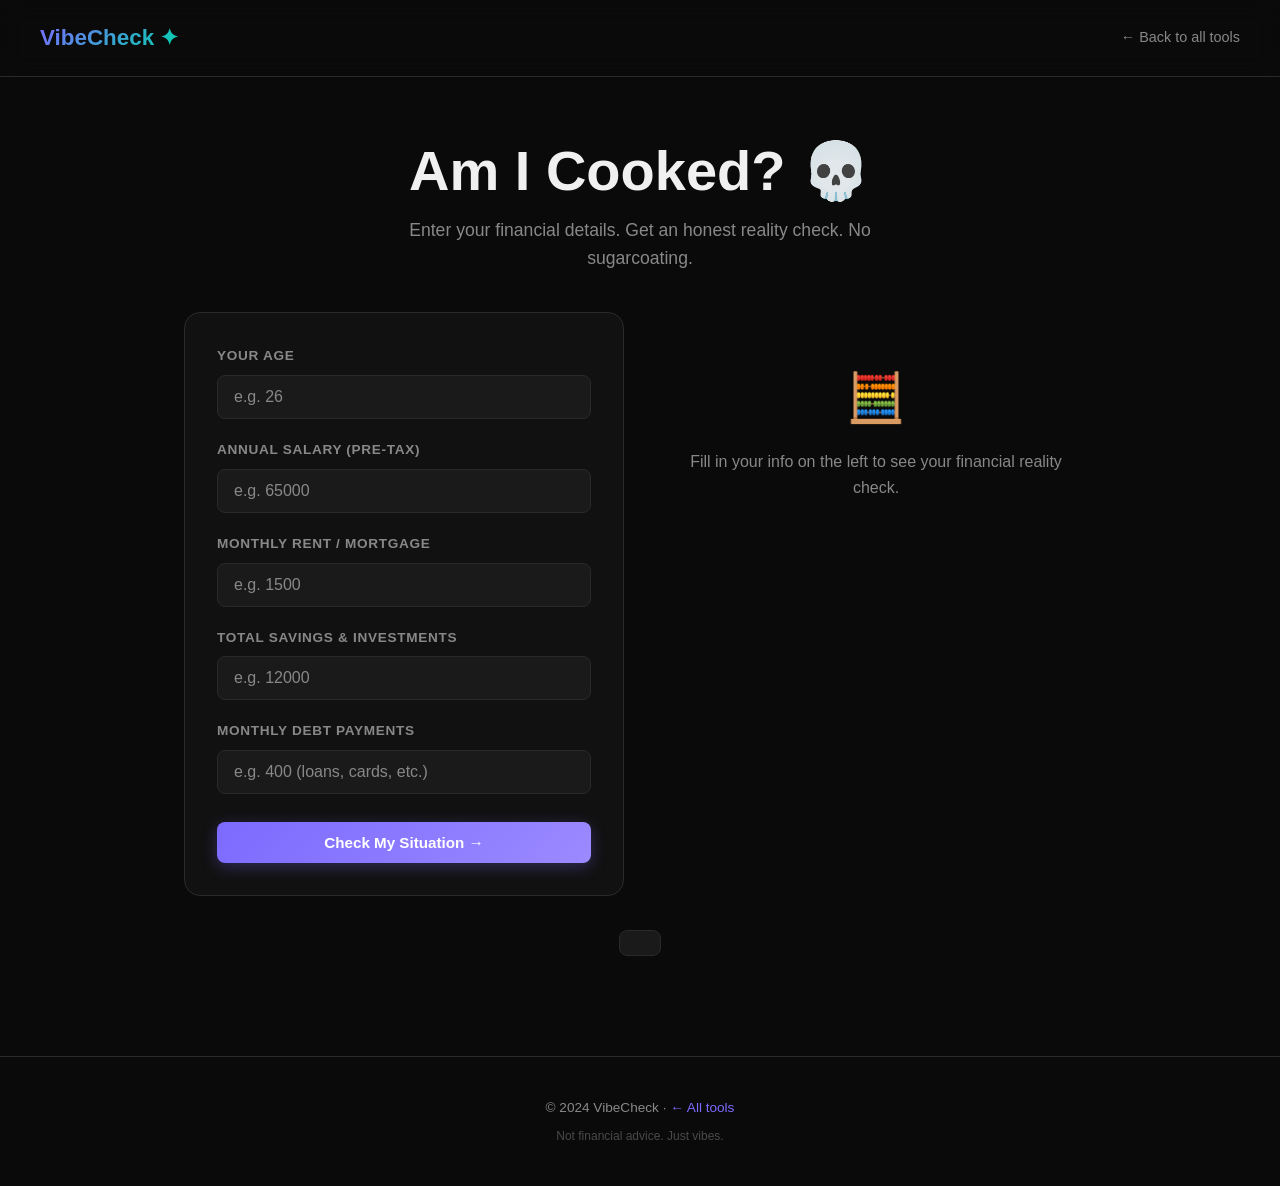
==== am-i-cooked/index.html @ 4facf66e "feat: viral tools site - am i cooked, what should i eat, life spent calculator, pickup line generato" ====
<!DOCTYPE html>
<html lang="en">
<head>
  <meta charset="UTF-8">
  <meta name="viewport" content="width=device-width, initial-scale=1.0">
  <title>Am I Cooked? — Financial Reality Check</title>
  <meta name="description" content="Enter your age, salary, savings, and rent. We'll tell you exactly how financially cooked you are.">
  <link rel="stylesheet" href="../style.css">
  <style>
    .tool-layout {
      display: grid;
      grid-template-columns: 1fr 1fr;
      gap: 32px;
      max-width: 960px;
      margin: 0 auto;
      padding: 0 24px 80px;
    }
    @media (max-width: 720px) {
      .tool-layout { grid-template-columns: 1fr; }
    }

    .form-panel {
      background: var(--bg2);
      border: 1px solid var(--border);
      border-radius: var(--radius);
      padding: 32px;
    }

    .result-panel {
      display: flex;
      flex-direction: column;
      gap: 20px;
    }

    /* Score ring */
    .score-display {
      text-align: center;
      padding: 32px 24px;
      background: var(--bg2);
      border: 1px solid var(--border);
      border-radius: var(--radius);
      position: relative;
      overflow: hidden;
    }
    .score-ring {
      width: 140px;
      height: 140px;
      margin: 0 auto 16px;
      position: relative;
    }
    .score-ring svg {
      width: 140px;
      height: 140px;
      transform: rotate(-90deg);
    }
    .score-ring .track {
      fill: none;
      stroke: var(--bg3);
      stroke-width: 10;
    }
    .score-ring .fill {
      fill: none;
      stroke-width: 10;
      stroke-linecap: round;
      transition: stroke-dashoffset 1s cubic-bezier(.4,0,.2,1), stroke 0.5s;
      stroke-dasharray: 376;
      stroke-dashoffset: 376;
    }
    .score-number {
      position: absolute;
      top: 50%;
      left: 50%;
      transform: translate(-50%, -50%);
      font-size: 2.2rem;
      font-weight: 900;
    }
    .score-tier {
      font-size: 1.5rem;
      font-weight: 800;
      margin-bottom: 4px;
    }
    .score-label {
      color: var(--text-muted);
      font-size: 0.9rem;
    }

    /* Metrics */
    .metrics-grid {
      display: grid;
      grid-template-columns: 1fr 1fr;
      gap: 12px;
    }
    .metric {
      background: var(--bg3);
      border: 1px solid var(--border);
      border-radius: var(--radius-sm);
      padding: 16px;
    }
    .metric-label {
      font-size: 0.75rem;
      color: var(--text-muted);
      text-transform: uppercase;
      letter-spacing: 0.05em;
      margin-bottom: 4px;
    }
    .metric-value {
      font-size: 1.3rem;
      font-weight: 700;
    }
    .metric-status {
      font-size: 0.75rem;
      margin-top: 2px;
    }
    .good { color: var(--success); }
    .warn { color: var(--warning); }
    .bad  { color: var(--danger); }

    /* Progress bar */
    .progress-bar {
      background: var(--bg3);
      border-radius: 999px;
      height: 8px;
      overflow: hidden;
      margin-top: 6px;
    }
    .progress-fill {
      height: 100%;
      border-radius: 999px;
      transition: width 0.8s ease;
    }

    /* Share card */
    .share-actions {
      display: flex;
      gap: 10px;
      flex-wrap: wrap;
    }

    .placeholder-section {
      background: var(--bg2);
      border: 1px dashed rgba(124,106,255,0.3);
      border-radius: var(--radius-sm);
      padding: 16px;
      font-size: 0.85rem;
      color: var(--text-muted);
    }
    .placeholder-section strong {
      display: block;
      color: var(--accent);
      margin-bottom: 8px;
      font-size: 0.8rem;
      text-transform: uppercase;
      letter-spacing: 0.05em;
    }
    .placeholder-links {
      display: flex;
      flex-direction: column;
      gap: 6px;
      margin-top: 8px;
    }
    .placeholder-link {
      display: flex;
      align-items: center;
      gap: 8px;
      padding: 8px 12px;
      background: var(--bg3);
      border-radius: var(--radius-sm);
      color: var(--text-muted);
      font-size: 0.8rem;
      text-decoration: none;
      border: 1px solid var(--border);
    }

    .empty-state {
      text-align: center;
      padding: 48px 24px;
      color: var(--text-muted);
    }
    .empty-state .emoji { font-size: 3rem; margin-bottom: 12px; }

    .toast {
      position: fixed;
      bottom: 24px;
      left: 50%;
      transform: translateX(-50%) translateY(80px);
      background: var(--bg3);
      border: 1px solid var(--border);
      border-radius: var(--radius-sm);
      padding: 12px 20px;
      font-size: 0.9rem;
      z-index: 1000;
      transition: transform 0.3s ease;
      white-space: nowrap;
    }
    .toast.show { transform: translateX(-50%) translateY(0); }
  </style>
</head>
<body>

<nav class="nav">
  <a href="../" class="nav-logo">VibeCheck ✦</a>
  <a href="../" class="nav-back">← Back to all tools</a>
</nav>

<div class="page-hero">
  <h1>Am I Cooked? 💀</h1>
  <p>Enter your financial details. Get an honest reality check. No sugarcoating.</p>
</div>

<div class="tool-layout">
  <!-- Left: Form -->
  <div class="form-panel">
    <div class="form-group">
      <label class="form-label">Your Age</label>
      <input type="number" id="age" class="input" placeholder="e.g. 26" min="16" max="80">
    </div>
    <div class="form-group">
      <label class="form-label">Annual Salary (pre-tax)</label>
      <input type="number" id="salary" class="input" placeholder="e.g. 65000" min="0">
    </div>
    <div class="form-group">
      <label class="form-label">Monthly Rent / Mortgage</label>
      <input type="number" id="rent" class="input" placeholder="e.g. 1500" min="0">
    </div>
    <div class="form-group">
      <label class="form-label">Total Savings &amp; Investments</label>
      <input type="number" id="savings" class="input" placeholder="e.g. 12000" min="0">
    </div>
    <div class="form-group">
      <label class="form-label">Monthly Debt Payments</label>
      <input type="number" id="debt" class="input" placeholder="e.g. 400 (loans, cards, etc.)" min="0">
    </div>
    <button class="btn btn-primary" style="width:100%;margin-top:8px" onclick="calculate()">
      Check My Situation →
    </button>
  </div>

  <!-- Right: Results -->
  <div class="result-panel" id="result-panel">
    <div class="empty-state">
      <div class="emoji">🧮</div>
      <p>Fill in your info on the left to see your financial reality check.</p>
    </div>
  </div>
</div>

<div id="toast" class="toast"></div>

<footer class="footer">
  <div class="container">
    <p>© 2024 VibeCheck · <a href="../">← All tools</a></p>
    <p class="mt-8" style="font-size:0.75rem;opacity:0.5">Not financial advice. Just vibes.</p>
  </div>
</footer>

<script>
// ─── Load from URL hash if present ───────────────────────────────────────────
window.addEventListener('load', () => {
  const hash = window.location.hash.slice(1);
  if (!hash) return;
  try {
    const data = JSON.parse(atob(hash));
    document.getElementById('age').value    = data.age    || '';
    document.getElementById('salary').value = data.salary || '';
    document.getElementById('rent').value   = data.rent   || '';
    document.getElementById('savings').value= data.savings|| '';
    document.getElementById('debt').value   = data.debt   || '';
    calculate();
  } catch(e) {}
});

function calculate() {
  const age    = +document.getElementById('age').value;
  const salary = +document.getElementById('salary').value;
  const rent   = +document.getElementById('rent').value;
  const savings= +document.getElementById('savings').value;
  const debt   = +document.getElementById('debt').value;

  if (!age || !salary) {
    showToast('Please enter at least your age and salary!');
    return;
  }

  const monthlyIncome = salary / 12;

  // ── Core metrics ──────────────────────────────────────────────────────────
  // 1. Savings rate (savings / annual income)
  const savingsRate = savings / salary;  // ratio
  // 2. Rent-to-income ratio
  const rentRatio   = rent / monthlyIncome;
  // 3. Debt-to-income ratio
  const debtRatio   = debt / monthlyIncome;
  // 4. Net worth benchmark (age * salary / 10 rule)
  const nwBenchmark = age * salary / 10;
  const nwRatio     = savings / nwBenchmark;  // 1.0 = on track

  // ── Score calculation (0-100) ─────────────────────────────────────────────
  let score = 50; // baseline

  // Savings rate scoring (max +25)
  // 0% = 0pts, 10% = 10pts, 20% = 20pts, 30%+ = 25pts
  const savingsPct  = savings / salary * 100;
  score += Math.min(25, savingsPct * 0.85);

  // Rent ratio scoring (max +25 for low, -20 for high)
  // ideal: <30%. 30-40% neutral. 40-50% bad. >50% very bad
  if (rentRatio <= 0.25)      score += 25;
  else if (rentRatio <= 0.30) score += 18;
  else if (rentRatio <= 0.40) score += 8;
  else if (rentRatio <= 0.50) score -= 10;
  else                        score -= 20;

  // Debt ratio (max +15, -20 for high debt)
  if (debtRatio === 0)        score += 15;
  else if (debtRatio <= 0.10) score += 10;
  else if (debtRatio <= 0.20) score += 0;
  else if (debtRatio <= 0.36) score -= 10;
  else                        score -= 20;

  // Net worth for age (max +15)
  if (nwRatio >= 1.5)         score += 15;
  else if (nwRatio >= 1.0)    score += 10;
  else if (nwRatio >= 0.5)    score += 4;
  else if (nwRatio >= 0.25)   score -= 5;
  else                        score -= 10;

  score = Math.max(0, Math.min(100, Math.round(score)));

  // ── Tier ─────────────────────────────────────────────────────────────────
  let tier, tierColor, emoji;
  if (score >= 90)      { tier = "You're Thriving";      emoji = "🔥"; tierColor = "#00d4aa"; }
  else if (score >= 70) { tier = "You're Doing Alright"; emoji = "👍"; tierColor = "#7c6aff"; }
  else if (score >= 50) { tier = "Kinda Cooked";         emoji = "😬"; tierColor = "#ffaa00"; }
  else if (score >= 30) { tier = "Pretty Cooked";        emoji = "🫠"; tierColor = "#ff7744"; }
  else                  { tier = "Fully Cooked";         emoji = "💀"; tierColor = "#ff4d4d"; }

  // ── Helpers ───────────────────────────────────────────────────────────────
  const pct  = v => (v * 100).toFixed(1) + '%';
  const usd  = v => '$' + Math.round(v).toLocaleString();
  const statusClass = (good, ok) =>
    (good ? 'good' : (ok ? 'warn' : 'bad'));

  // status text helpers
  const rentStatus  = rentRatio <= 0.30 ? ['✓ Healthy',    'good'] :
                      rentRatio <= 0.40 ? ['⚠ A bit high', 'warn'] :
                                          ['✗ Too high',   'bad' ];
  const debtStatus  = debtRatio === 0   ? ['✓ Debt free!', 'good'] :
                      debtRatio <= 0.20 ? ['✓ Manageable', 'good'] :
                      debtRatio <= 0.36 ? ['⚠ Watch it',   'warn'] :
                                          ['✗ Danger zone','bad' ];
  const nwStatus    = nwRatio >= 1.0    ? ['✓ On track',   'good'] :
                      nwRatio >= 0.5    ? ['⚠ Behind',     'warn'] :
                                          ['✗ Way behind', 'bad' ];
  const saveStatus  = savingsPct >= 20  ? ['✓ Solid',      'good'] :
                      savingsPct >= 10  ? ['⚠ Could more', 'warn'] :
                                          ['✗ Save more',  'bad' ];

  // circumference for SVG ring = 2πr = 2 * π * 60 ≈ 376.99
  const CIRCUM = 376.99;
  const offset = CIRCUM - (score / 100) * CIRCUM;

  document.getElementById('result-panel').innerHTML = `
    <!-- Score ring -->
    <div class="score-display fade-in">
      <div class="score-ring">
        <svg viewBox="0 0 140 140">
          <circle class="track" cx="70" cy="70" r="60"/>
          <circle class="fill" id="ring-fill" cx="70" cy="70" r="60"
            style="stroke:${tierColor}; stroke-dashoffset:${CIRCUM}"/>
        </svg>
        <div class="score-number" style="color:${tierColor}">${score}</div>
      </div>
      <div class="score-tier">${emoji} ${tier}</div>
      <div class="score-label">out of 100 · Financial Reality Score</div>
    </div>

    <!-- Metrics grid -->
    <div class="metrics-grid fade-in" style="animation-delay:0.1s">
      <div class="metric">
        <div class="metric-label">Rent-to-Income</div>
        <div class="metric-value">${pct(rentRatio)}</div>
        <div class="metric-status ${rentStatus[1]}">${rentStatus[0]}</div>
        <div class="progress-bar"><div class="progress-fill" style="width:${Math.min(100,rentRatio*100*2)}%;background:${rentRatio<=0.30?'var(--success)':rentRatio<=0.40?'var(--warning)':'var(--danger)'}"></div></div>
      </div>
      <div class="metric">
        <div class="metric-label">Debt-to-Income</div>
        <div class="metric-value">${pct(debtRatio)}</div>
        <div class="metric-status ${debtStatus[1]}">${debtStatus[0]}</div>
        <div class="progress-bar"><div class="progress-fill" style="width:${Math.min(100,debtRatio*200)}%;background:${debtRatio<=0.10?'var(--success)':debtRatio<=0.36?'var(--warning)':'var(--danger)'}"></div></div>
      </div>
      <div class="metric">
        <div class="metric-label">Savings vs Benchmark</div>
        <div class="metric-value">${usd(savings)}</div>
        <div class="metric-status ${nwStatus[1]}">${nwStatus[0]} · target ${usd(nwBenchmark)}</div>
        <div class="progress-bar"><div class="progress-fill" style="width:${Math.min(100,nwRatio*100)}%;background:${nwRatio>=1?'var(--success)':nwRatio>=0.5?'var(--warning)':'var(--danger)'}"></div></div>
      </div>
      <div class="metric">
        <div class="metric-label">Savings Rate</div>
        <div class="metric-value">${savingsPct.toFixed(1)}%</div>
        <div class="metric-status ${saveStatus[1]}">${saveStatus[0]}</div>
        <div class="progress-bar"><div class="progress-fill" style="width:${Math.min(100,savingsPct*3.33)}%;background:${savingsPct>=20?'var(--success)':savingsPct>=10?'var(--warning)':'var(--danger)'}"></div></div>
      </div>
    </div>

    <!-- Share card -->
    <div class="share-card fade-in" style="animation-delay:0.2s">
      <div style="font-size:2rem;margin-bottom:8px">${emoji}</div>
      <div style="font-size:1.2rem;font-weight:800;margin-bottom:4px">${tier}</div>
      <div style="color:var(--text-muted);font-size:0.85rem;margin-bottom:16px">
        Score: <strong style="color:${tierColor}">${score}/100</strong> ·
        Rent ${pct(rentRatio)} · Debt ${pct(debtRatio)} ·
        Savings ${usd(savings)}
      </div>
      <div class="share-actions" style="justify-content:center">
        <button class="btn btn-secondary" onclick="shareTwitter()">𝕏 Share result</button>
        <button class="btn btn-ghost" onclick="copyLink()">🔗 Copy link</button>
      </div>
    </div>

    <!-- Affiliate placeholder -->
    <div class="placeholder-section fade-in" style="animation-delay:0.3s">
      <strong>💡 Improve your score</strong>
      <div style="margin-bottom:6px;font-size:0.8rem">Sponsored suggestions — affiliate links go here</div>
      <div class="placeholder-links">
        <a href="#" class="placeholder-link">📊 [Budgeting App] — Track spending automatically · affiliate link</a>
        <a href="#" class="placeholder-link">🏦 [High-Yield Savings] — Earn 5%+ APY · affiliate link</a>
        <a href="#" class="placeholder-link">📈 [Investing App] — Start with $1 · affiliate link</a>
      </div>
    </div>
  `;

  // Animate the ring
  setTimeout(() => {
    const fill = document.getElementById('ring-fill');
    if (fill) fill.style.strokeDashoffset = offset;
  }, 100);
}

function getShareData() {
  const age    = +document.getElementById('age').value;
  const salary = +document.getElementById('salary').value;
  const rent   = +document.getElementById('rent').value;
  const savings= +document.getElementById('savings').value;
  const debt   = +document.getElementById('debt').value;
  return btoa(JSON.stringify({ age, salary, rent, savings, debt }));
}

function shareTwitter() {
  const panel = document.getElementById('result-panel');
  const tier  = panel.querySelector('.score-tier')?.textContent || '';
  const score = panel.querySelector('.score-number')?.textContent || '';
  const hash  = getShareData();
  const url   = encodeURIComponent(`${window.location.origin}${window.location.pathname}#${hash}`);
  const text  = encodeURIComponent(`I just checked my finances and got "${tier}" (${score}/100) 💀\n\nFind out if YOU are cooked 👇`);
  window.open(`https://twitter.com/intent/tweet?text=${text}&url=${url}`, '_blank');
}

function copyLink() {
  const hash = getShareData();
  const url  = `${window.location.origin}${window.location.pathname}#${hash}`;
  navigator.clipboard.writeText(url).then(() => showToast('Link copied! 🔗'));
  window.location.hash = hash;
}

function showToast(msg) {
  const t = document.getElementById('toast');
  t.textContent = msg;
  t.classList.add('show');
  setTimeout(() => t.classList.remove('show'), 2800);
}
</script>

</body>
</html>
---- style.css ----
/* ============================================
   VibeCheck — Shared Styles
   Dark theme, Gen Z aesthetic
============================================ */

*, *::before, *::after {
  box-sizing: border-box;
  margin: 0;
  padding: 0;
}

:root {
  --bg: #0a0a0a;
  --bg2: #111111;
  --bg3: #1a1a1a;
  --border: #2a2a2a;
  --text: #f0f0f0;
  --text-muted: #888;
  --accent: #7c6aff;
  --accent2: #00d4aa;
  --accent-glow: rgba(124, 106, 255, 0.3);
  --danger: #ff4d4d;
  --warning: #ffaa00;
  --success: #00d4aa;
  --radius: 16px;
  --radius-sm: 8px;
  --shadow: 0 4px 24px rgba(0,0,0,0.4);
  --shadow-glow: 0 0 40px rgba(124, 106, 255, 0.15);
  --font: 'Inter', -apple-system, BlinkMacSystemFont, 'Segoe UI', sans-serif;
}

html { scroll-behavior: smooth; }

body {
  font-family: var(--font);
  background: var(--bg);
  color: var(--text);
  min-height: 100vh;
  line-height: 1.6;
  -webkit-font-smoothing: antialiased;
}

/* ---- Typography ---- */
h1, h2, h3, h4 { line-height: 1.2; font-weight: 700; }

.gradient-text {
  background: linear-gradient(135deg, var(--accent), var(--accent2));
  -webkit-background-clip: text;
  -webkit-text-fill-color: transparent;
  background-clip: text;
}

/* ---- Nav ---- */
.nav {
  display: flex;
  align-items: center;
  justify-content: space-between;
  padding: 20px 40px;
  border-bottom: 1px solid var(--border);
  background: rgba(10,10,10,0.9);
  backdrop-filter: blur(12px);
  position: sticky;
  top: 0;
  z-index: 100;
}

.nav-logo {
  font-size: 1.4rem;
  font-weight: 800;
  text-decoration: none;
  background: linear-gradient(135deg, var(--accent), var(--accent2));
  -webkit-background-clip: text;
  -webkit-text-fill-color: transparent;
  background-clip: text;
}

.nav-back {
  color: var(--text-muted);
  text-decoration: none;
  font-size: 0.9rem;
  display: flex;
  align-items: center;
  gap: 6px;
  transition: color 0.2s;
}

.nav-back:hover { color: var(--accent); }

/* ---- Buttons ---- */
.btn {
  display: inline-flex;
  align-items: center;
  justify-content: center;
  gap: 8px;
  padding: 12px 24px;
  border-radius: var(--radius-sm);
  font-size: 0.95rem;
  font-weight: 600;
  cursor: pointer;
  border: none;
  transition: all 0.2s;
  text-decoration: none;
  font-family: var(--font);
}

.btn-primary {
  background: linear-gradient(135deg, var(--accent), #9b8aff);
  color: white;
  box-shadow: 0 4px 16px rgba(124,106,255,0.3);
}
.btn-primary:hover {
  transform: translateY(-2px);
  box-shadow: 0 6px 24px rgba(124,106,255,0.5);
}

.btn-secondary {
  background: var(--bg3);
  color: var(--text);
  border: 1px solid var(--border);
}
.btn-secondary:hover {
  background: var(--border);
  transform: translateY(-1px);
}

.btn-teal {
  background: linear-gradient(135deg, var(--accent2), #00a884);
  color: #000;
  font-weight: 700;
  box-shadow: 0 4px 16px rgba(0,212,170,0.3);
}
.btn-teal:hover {
  transform: translateY(-2px);
  box-shadow: 0 6px 24px rgba(0,212,170,0.5);
}

.btn-ghost {
  background: transparent;
  color: var(--text-muted);
  border: 1px solid var(--border);
}
.btn-ghost:hover {
  color: var(--text);
  border-color: var(--accent);
}

.btn:active { transform: scale(0.97); }
.btn:disabled { opacity: 0.5; cursor: not-allowed; transform: none; }

/* ---- Cards ---- */
.card {
  background: var(--bg2);
  border: 1px solid var(--border);
  border-radius: var(--radius);
  padding: 24px;
  transition: all 0.2s;
}

.card:hover {
  border-color: var(--accent);
  box-shadow: var(--shadow-glow);
  transform: translateY(-3px);
}

/* ---- Form elements ---- */
.input, .select {
  width: 100%;
  padding: 12px 16px;
  background: var(--bg3);
  border: 1px solid var(--border);
  border-radius: var(--radius-sm);
  color: var(--text);
  font-size: 1rem;
  font-family: var(--font);
  transition: border-color 0.2s;
  outline: none;
}

.input:focus, .select:focus {
  border-color: var(--accent);
  box-shadow: 0 0 0 3px rgba(124,106,255,0.15);
}

.input::placeholder { color: var(--text-muted); }
.select option { background: var(--bg3); }

.form-group { margin-bottom: 20px; }
.form-label {
  display: block;
  font-size: 0.85rem;
  font-weight: 600;
  color: var(--text-muted);
  margin-bottom: 8px;
  text-transform: uppercase;
  letter-spacing: 0.05em;
}

/* ---- Chip toggles ---- */
.chip-group {
  display: flex;
  flex-wrap: wrap;
  gap: 8px;
}

.chip {
  padding: 8px 16px;
  border-radius: 999px;
  border: 1px solid var(--border);
  background: var(--bg3);
  color: var(--text-muted);
  font-size: 0.85rem;
  cursor: pointer;
  transition: all 0.2s;
  font-family: var(--font);
  font-weight: 500;
}

.chip:hover { border-color: var(--accent); color: var(--text); }
.chip.active {
  background: linear-gradient(135deg, var(--accent), #9b8aff);
  border-color: transparent;
  color: white;
  box-shadow: 0 2px 8px rgba(124,106,255,0.4);
}

/* ---- Utility ---- */
.container {
  max-width: 960px;
  margin: 0 auto;
  padding: 0 24px;
}

.container-sm {
  max-width: 640px;
  margin: 0 auto;
  padding: 0 24px;
}

.text-center { text-align: center; }
.text-muted { color: var(--text-muted); }
.mt-8 { margin-top: 8px; }
.mt-16 { margin-top: 16px; }
.mt-24 { margin-top: 24px; }
.mt-32 { margin-top: 32px; }
.mt-48 { margin-top: 48px; }
.gap-16 { gap: 16px; }

.badge {
  display: inline-block;
  padding: 4px 10px;
  border-radius: 999px;
  font-size: 0.75rem;
  font-weight: 700;
  text-transform: uppercase;
  letter-spacing: 0.05em;
}

.badge-purple { background: rgba(124,106,255,0.2); color: var(--accent); }
.badge-teal { background: rgba(0,212,170,0.15); color: var(--accent2); }

/* ---- Share card ---- */
.share-card {
  background: linear-gradient(135deg, #1a1530 0%, #0d1f1a 100%);
  border: 1px solid var(--border);
  border-radius: var(--radius);
  padding: 32px;
  text-align: center;
  position: relative;
  overflow: hidden;
}

.share-card::before {
  content: '';
  position: absolute;
  top: -50%;
  left: -50%;
  width: 200%;
  height: 200%;
  background: radial-gradient(ellipse at center, rgba(124,106,255,0.08) 0%, transparent 60%);
  pointer-events: none;
}

/* ---- Page hero ---- */
.page-hero {
  padding: 60px 24px 40px;
  text-align: center;
}

.page-hero h1 {
  font-size: clamp(2rem, 5vw, 3.5rem);
  margin-bottom: 12px;
}

.page-hero p {
  color: var(--text-muted);
  font-size: 1.1rem;
  max-width: 500px;
  margin: 0 auto;
}

/* ---- Footer ---- */
.footer {
  border-top: 1px solid var(--border);
  padding: 40px 24px;
  text-align: center;
  color: var(--text-muted);
  font-size: 0.85rem;
  margin-top: 80px;
}

.footer a { color: var(--accent); text-decoration: none; }
.footer a:hover { text-decoration: underline; }

/* ---- Animations ---- */
@keyframes fadeIn {
  from { opacity: 0; transform: translateY(16px); }
  to   { opacity: 1; transform: translateY(0); }
}

@keyframes pulse {
  0%, 100% { box-shadow: 0 0 0 0 rgba(124,106,255,0.4); }
  50%       { box-shadow: 0 0 0 12px rgba(124,106,255,0); }
}

@keyframes spin {
  to { transform: rotate(360deg); }
}

.fade-in { animation: fadeIn 0.4s ease both; }

/* ---- Mobile ---- */
@media (max-width: 600px) {
  .nav { padding: 16px 20px; }
  .page-hero { padding: 40px 20px 24px; }
  .share-card { padding: 24px 20px; }
}
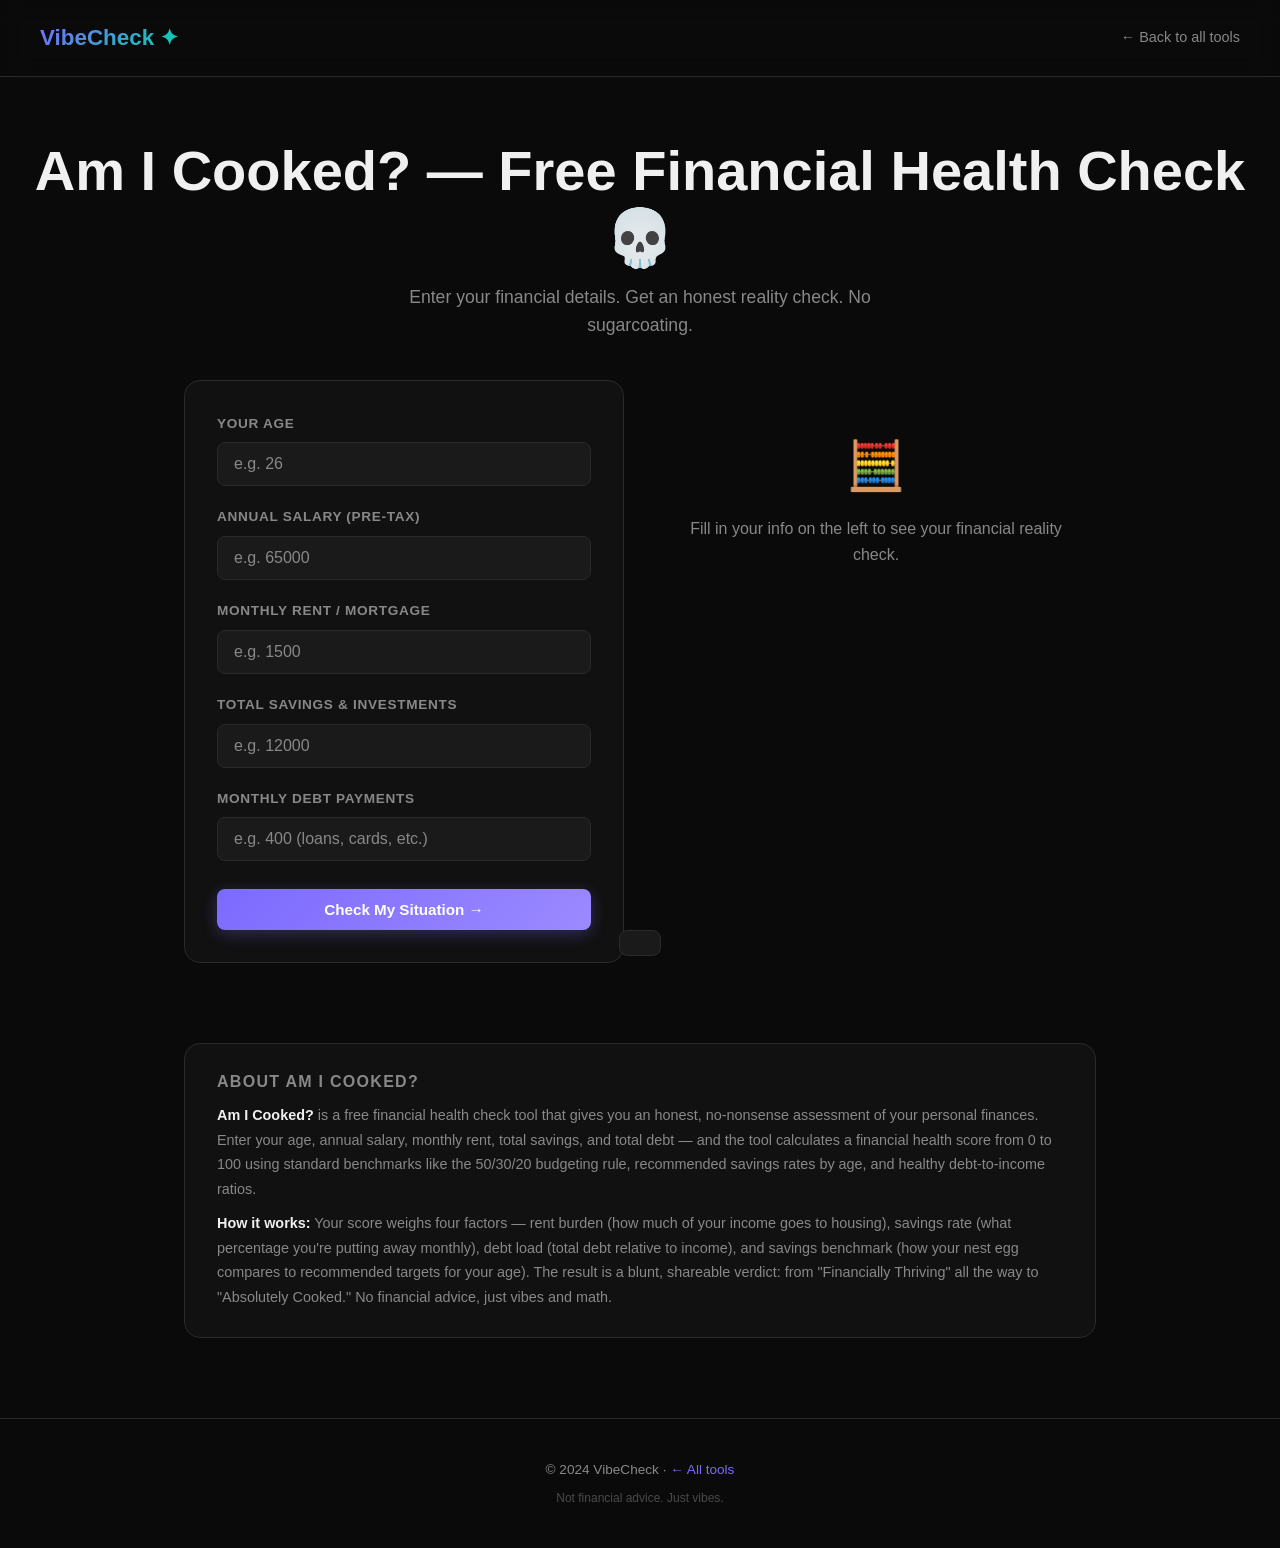
==== commit a2fcf9cc: "feat: SEO, AEO, structured data, share buttons, sitemap for all tools - Full meta tags (og, twitter," ====
--- a/am-i-cooked/index.html
+++ b/am-i-cooked/index.html
@@ -3,9 +3,68 @@
 <head>
   <meta charset="UTF-8">
   <meta name="viewport" content="width=device-width, initial-scale=1.0">
-  <title>Am I Cooked? — Financial Reality Check</title>
-  <meta name="description" content="Enter your age, salary, savings, and rent. We'll tell you exactly how financially cooked you are.">
+  <title>Am I Cooked? — Free Financial Health Check Tool</title>
+  <meta name="description" content="Enter your age, salary, savings & rent. Get an instant financial health score and find out exactly how cooked you are — with receipts. Free & private.">
+  <meta property="og:title" content="Am I Cooked? — Free Financial Health Check">
+  <meta property="og:description" content="Enter your age, salary, savings & rent. Get an instant financial health score and find out exactly how cooked you are. Free & private.">
+  <meta property="og:image" content="https://vibecheck.tools/og-am-i-cooked.png">
+  <meta property="og:url" content="https://vibecheck.tools/am-i-cooked/">
+  <meta property="og:type" content="website">
+  <meta name="twitter:card" content="summary_large_image">
+  <meta name="twitter:title" content="Am I Cooked? — Free Financial Health Check">
+  <meta name="twitter:description" content="Enter your age, salary, savings & rent. Get your financial health score instantly. Free & private.">
+  <link rel="canonical" href="https://vibecheck.tools/am-i-cooked/">
   <link rel="stylesheet" href="../style.css">
+  <script type="application/ld+json">
+  [
+    {
+      "@context": "https://schema.org",
+      "@type": "WebApplication",
+      "name": "Am I Cooked?",
+      "description": "A free financial health check tool that calculates your personal finance score based on your age, salary, savings, rent, and debt — then tells you exactly how financially cooked you are.",
+      "url": "https://vibecheck.tools/am-i-cooked/",
+      "applicationCategory": "FinanceApplication",
+      "operatingSystem": "Any",
+      "offers": { "@type": "Offer", "price": "0", "priceCurrency": "USD" },
+      "featureList": ["Financial health score 0–100", "Rent-to-income ratio analysis", "Savings rate benchmark", "Debt load assessment", "Shareable results"],
+      "provider": { "@type": "Organization", "name": "VibeCheck", "url": "https://vibecheck.tools" }
+    },
+    {
+      "@context": "https://schema.org",
+      "@type": "BreadcrumbList",
+      "itemListElement": [
+        { "@type": "ListItem", "position": 1, "name": "Home", "item": "https://vibecheck.tools/" },
+        { "@type": "ListItem", "position": 2, "name": "Am I Cooked?", "item": "https://vibecheck.tools/am-i-cooked/" }
+      ]
+    },
+    {
+      "@context": "https://schema.org",
+      "@type": "FAQPage",
+      "mainEntity": [
+        {
+          "@type": "Question",
+          "name": "What does 'Am I Cooked' mean financially?",
+          "acceptedAnswer": { "@type": "Answer", "text": "'Am I Cooked?' is slang for being in a bad financial situation. The tool gives you a blunt, honest assessment of your financial health based on standard personal finance benchmarks like the 50/30/20 rule, savings rate, and debt-to-income ratio." }
+        },
+        {
+          "@type": "Question",
+          "name": "How is my financial score calculated?",
+          "acceptedAnswer": { "@type": "Answer", "text": "Your score (0–100) is calculated from four factors: your rent-to-income ratio (ideally under 30%), your monthly savings rate (ideally 20%+), your debt-to-income ratio, and how your savings compare to benchmarks for your age. Each factor contributes to a weighted overall score." }
+        },
+        {
+          "@type": "Question",
+          "name": "Is my financial data saved?",
+          "acceptedAnswer": { "@type": "Answer", "text": "No. All calculations happen entirely in your browser. No data is sent to any server, stored in a database, or shared with anyone. Your financial information never leaves your device." }
+        },
+        {
+          "@type": "Question",
+          "name": "What's a good financial health score?",
+          "acceptedAnswer": { "@type": "Answer", "text": "Scores of 80–100 are Financially Thriving, 60–79 are Doing Alright, 40–59 are Getting Cooked, 20–39 are Very Cooked, and 0–19 means you're Absolutely Cooked. The national average tends to fall in the 40–60 range for most adults under 35." }
+        }
+      ]
+    }
+  ]
+  </script>
   <style>
     .tool-layout {
       display: grid;
@@ -203,7 +262,7 @@
 </nav>
 
 <div class="page-hero">
-  <h1>Am I Cooked? 💀</h1>
+  <h1>Am I Cooked? — Free Financial Health Check 💀</h1>
   <p>Enter your financial details. Get an honest reality check. No sugarcoating.</p>
 </div>
 
@@ -245,6 +304,18 @@
 </div>
 
 <div id="toast" class="toast"></div>
+
+<article class="about-tool" style="max-width:960px;margin:0 auto 48px;padding:0 24px;">
+  <section style="background:var(--bg2);border:1px solid var(--border);border-radius:var(--radius);padding:28px 32px;">
+    <h2 style="font-size:1rem;font-weight:700;margin-bottom:12px;color:var(--text-muted);text-transform:uppercase;letter-spacing:0.08em;">About Am I Cooked?</h2>
+    <p style="color:var(--text-muted);font-size:0.9rem;line-height:1.7;margin-bottom:10px;">
+      <strong style="color:var(--text);">Am I Cooked?</strong> is a free financial health check tool that gives you an honest, no-nonsense assessment of your personal finances. Enter your age, annual salary, monthly rent, total savings, and total debt — and the tool calculates a financial health score from 0 to 100 using standard benchmarks like the 50/30/20 budgeting rule, recommended savings rates by age, and healthy debt-to-income ratios.
+    </p>
+    <p style="color:var(--text-muted);font-size:0.9rem;line-height:1.7;">
+      <strong style="color:var(--text);">How it works:</strong> Your score weighs four factors — rent burden (how much of your income goes to housing), savings rate (what percentage you're putting away monthly), debt load (total debt relative to income), and savings benchmark (how your nest egg compares to recommended targets for your age). The result is a blunt, shareable verdict: from "Financially Thriving" all the way to "Absolutely Cooked." No financial advice, just vibes and math.
+    </p>
+  </section>
+</article>
 
 <footer class="footer">
   <div class="container">
@@ -413,6 +484,8 @@
       </div>
       <div class="share-actions" style="justify-content:center">
         <button class="btn btn-secondary" onclick="shareTwitter()">𝕏 Share result</button>
+        <button class="btn btn-ghost" onclick="shareReddit()">Reddit</button>
+        <button class="btn btn-ghost" onclick="shareWhatsApp()">WhatsApp</button>
         <button class="btn btn-ghost" onclick="copyLink()">🔗 Copy link</button>
       </div>
     </div>
@@ -462,6 +535,26 @@
   window.location.hash = hash;
 }
 
+function shareReddit() {
+  const panel = document.getElementById('result-panel');
+  const tier  = panel.querySelector('.score-tier')?.textContent || 'financially cooked';
+  const score = panel.querySelector('.score-number')?.textContent || '?';
+  const hash  = getShareData();
+  const url   = encodeURIComponent(`${window.location.origin}${window.location.pathname}#${hash}`);
+  const title = encodeURIComponent(`I just checked my finances and got "${tier}" (${score}/100) 💀 — Am I Cooked?`);
+  window.open(`https://www.reddit.com/submit?url=${url}&title=${title}`, '_blank');
+}
+
+function shareWhatsApp() {
+  const panel = document.getElementById('result-panel');
+  const tier  = panel.querySelector('.score-tier')?.textContent || 'financially cooked';
+  const score = panel.querySelector('.score-number')?.textContent || '?';
+  const hash  = getShareData();
+  const url   = `${window.location.origin}${window.location.pathname}#${hash}`;
+  const text  = encodeURIComponent(`I just got "${tier}" (${score}/100) on this financial reality check 💀\n\nFind out if YOU are cooked 👇\n${url}`);
+  window.open(`https://wa.me/?text=${text}`, '_blank');
+}
+
 function showToast(msg) {
   const t = document.getElementById('toast');
   t.textContent = msg;
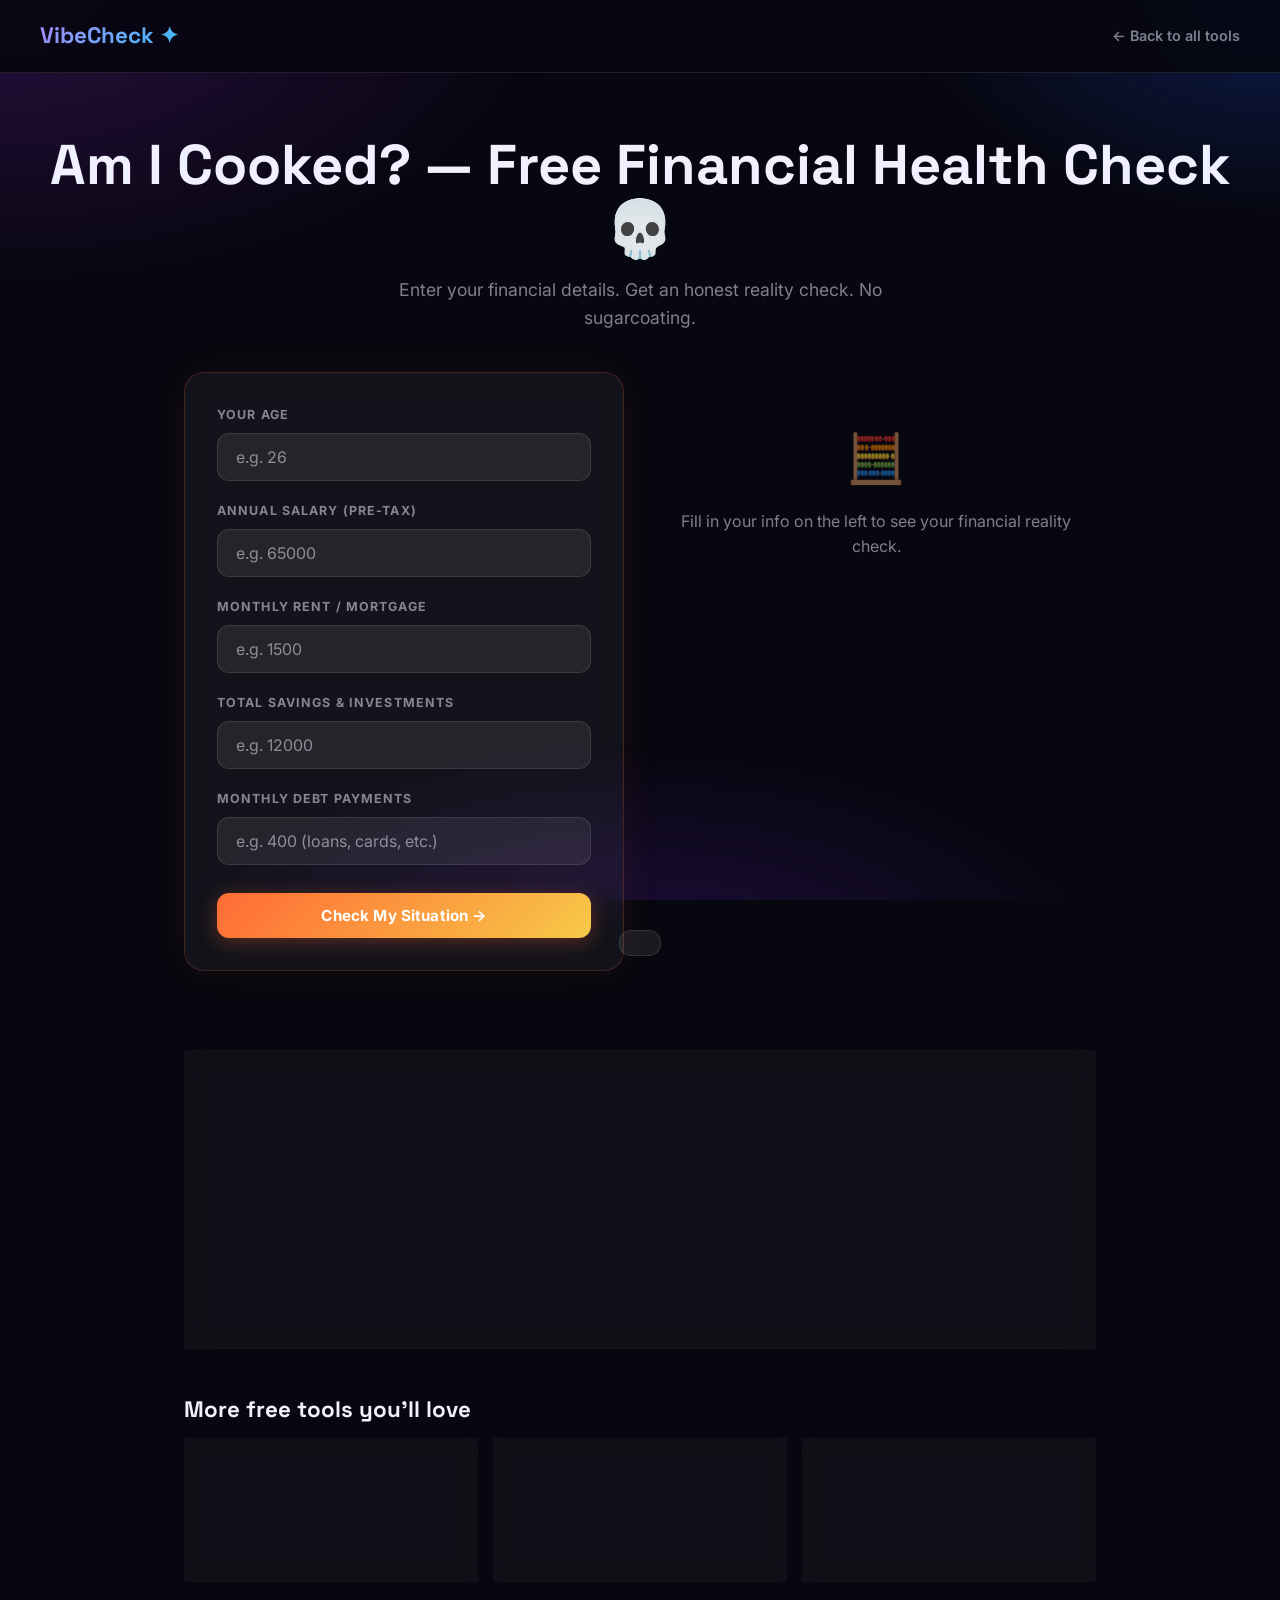
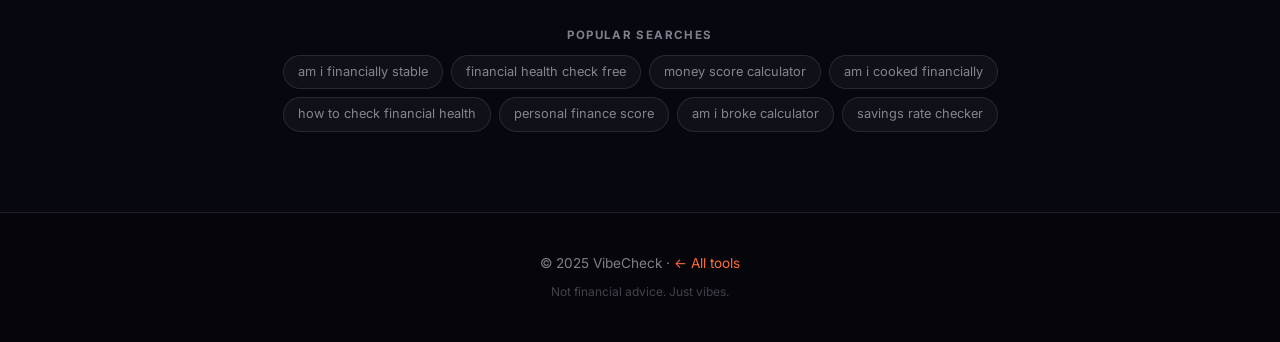
==== commit 2026f0f8: "feat: vibrant redesign with gradients, animations, glassmorphism + more SEO - Rewrote style.css: Spa" ====
--- a/am-i-cooked/index.html
+++ b/am-i-cooked/index.html
@@ -66,6 +66,13 @@
   ]
   </script>
   <style>
+    /* Fire theme overrides */
+    :root {
+      --accent: #ff6b35;
+      --accent2: #f7c948;
+      --accent-glow: rgba(255,107,53,0.3);
+    }
+
     .tool-layout {
       display: grid;
       grid-template-columns: 1fr 1fr;
@@ -79,10 +86,13 @@
     }
 
     .form-panel {
-      background: var(--bg2);
-      border: 1px solid var(--border);
+      background: rgba(255,255,255,0.05);
+      border: 1px solid rgba(255,107,53,0.2);
       border-radius: var(--radius);
       padding: 32px;
+      backdrop-filter: blur(14px);
+      -webkit-backdrop-filter: blur(14px);
+      box-shadow: 0 0 40px rgba(255,107,53,0.07);
     }
 
     .result-panel {
@@ -95,11 +105,12 @@
     .score-display {
       text-align: center;
       padding: 32px 24px;
-      background: var(--bg2);
-      border: 1px solid var(--border);
+      background: rgba(255,255,255,0.05);
+      border: 1px solid rgba(255,107,53,0.2);
       border-radius: var(--radius);
       position: relative;
       overflow: hidden;
+      backdrop-filter: blur(14px);
     }
     .score-ring {
       width: 140px;
@@ -150,10 +161,11 @@
       gap: 12px;
     }
     .metric {
-      background: var(--bg3);
-      border: 1px solid var(--border);
+      background: rgba(255,255,255,0.06);
+      border: 1px solid rgba(255,107,53,0.15);
       border-radius: var(--radius-sm);
       padding: 16px;
+      backdrop-filter: blur(8px);
     }
     .metric-label {
       font-size: 0.75rem;
@@ -306,20 +318,55 @@
 <div id="toast" class="toast"></div>
 
 <article class="about-tool" style="max-width:960px;margin:0 auto 48px;padding:0 24px;">
-  <section style="background:var(--bg2);border:1px solid var(--border);border-radius:var(--radius);padding:28px 32px;">
-    <h2 style="font-size:1rem;font-weight:700;margin-bottom:12px;color:var(--text-muted);text-transform:uppercase;letter-spacing:0.08em;">About Am I Cooked?</h2>
-    <p style="color:var(--text-muted);font-size:0.9rem;line-height:1.7;margin-bottom:10px;">
+  <section style="background:rgba(255,255,255,0.04);border:1px solid rgba(255,107,53,0.2);border-radius:var(--radius);padding:28px 32px;backdrop-filter:blur(12px);">
+    <h2 style="font-size:0.78rem;font-weight:700;margin-bottom:14px;color:var(--text-muted);text-transform:uppercase;letter-spacing:0.1em;">About Am I Cooked? — Financial Health Check</h2>
+    <p style="color:var(--text-muted);font-size:0.9rem;line-height:1.75;margin-bottom:10px;">
       <strong style="color:var(--text);">Am I Cooked?</strong> is a free financial health check tool that gives you an honest, no-nonsense assessment of your personal finances. Enter your age, annual salary, monthly rent, total savings, and total debt — and the tool calculates a financial health score from 0 to 100 using standard benchmarks like the 50/30/20 budgeting rule, recommended savings rates by age, and healthy debt-to-income ratios.
     </p>
-    <p style="color:var(--text-muted);font-size:0.9rem;line-height:1.7;">
+    <p style="color:var(--text-muted);font-size:0.9rem;line-height:1.75;">
       <strong style="color:var(--text);">How it works:</strong> Your score weighs four factors — rent burden (how much of your income goes to housing), savings rate (what percentage you're putting away monthly), debt load (total debt relative to income), and savings benchmark (how your nest egg compares to recommended targets for your age). The result is a blunt, shareable verdict: from "Financially Thriving" all the way to "Absolutely Cooked." No financial advice, just vibes and math.
     </p>
   </section>
 </article>
 
+<section class="related-tools" aria-labelledby="related-heading-cooked">
+  <h2 id="related-heading-cooked">More free tools you'll love</h2>
+  <div class="related-grid">
+    <a href="../what-should-i-eat/" class="related-card" aria-label="What Should I Eat? meal picker">
+      <span class="r-emoji" role="img" aria-label="Ramen">🍜</span>
+      <span class="r-name">What Should I Eat?</span>
+      <span class="r-desc">Stop staring at the fridge. Get a perfect meal suggestion with a full recipe.</span>
+    </a>
+    <a href="../life-spent/" class="related-card" aria-label="Life Spent On time calculator">
+      <span class="r-emoji" role="img" aria-label="Hourglass">⏳</span>
+      <span class="r-name">Life Spent On…</span>
+      <span class="r-desc">How many years have you spent doom-scrolling? The results will haunt you.</span>
+    </a>
+    <a href="../pickup-lines/" class="related-card" aria-label="AI Pickup Line Generator">
+      <span class="r-emoji" role="img" aria-label="Heart with arrow">💘</span>
+      <span class="r-name">AI Pickup Line Generator</span>
+      <span class="r-desc">Generate funny, cheesy, or romantic pickup lines. Rate them, share them.</span>
+    </a>
+  </div>
+</section>
+
+<section class="popular-searches" aria-label="Popular searches for financial health check">
+  <h3>Popular searches</h3>
+  <div class="search-tags" role="list">
+    <span class="search-tag" role="listitem">am i financially stable</span>
+    <span class="search-tag" role="listitem">financial health check free</span>
+    <span class="search-tag" role="listitem">money score calculator</span>
+    <span class="search-tag" role="listitem">am i cooked financially</span>
+    <span class="search-tag" role="listitem">how to check financial health</span>
+    <span class="search-tag" role="listitem">personal finance score</span>
+    <span class="search-tag" role="listitem">am i broke calculator</span>
+    <span class="search-tag" role="listitem">savings rate checker</span>
+  </div>
+</section>
+
 <footer class="footer">
   <div class="container">
-    <p>© 2024 VibeCheck · <a href="../">← All tools</a></p>
+    <p>© 2025 VibeCheck · <a href="../">← All tools</a></p>
     <p class="mt-8" style="font-size:0.75rem;opacity:0.5">Not financial advice. Just vibes.</p>
   </div>
 </footer>
--- a/style.css
+++ b/style.css
@@ -1,7 +1,9 @@
 /* ============================================
-   VibeCheck — Shared Styles
-   Dark theme, Gen Z aesthetic
+   VibeCheck — Shared Styles (Vibrant Redesign)
+   Gen Z aesthetic · dark + gradients + glassmorphism
 ============================================ */
+
+@import url('https://fonts.googleapis.com/css2?family=Inter:wght@400;500;600;700&family=Space+Grotesk:wght@700;800;900&display=swap');
 
 *, *::before, *::after {
   box-sizing: border-box;
@@ -10,23 +12,38 @@
 }
 
 :root {
-  --bg: #0a0a0a;
-  --bg2: #111111;
-  --bg3: #1a1a1a;
-  --border: #2a2a2a;
-  --text: #f0f0f0;
-  --text-muted: #888;
-  --accent: #7c6aff;
-  --accent2: #00d4aa;
-  --accent-glow: rgba(124, 106, 255, 0.3);
-  --danger: #ff4d4d;
-  --warning: #ffaa00;
-  --success: #00d4aa;
-  --radius: 16px;
-  --radius-sm: 8px;
-  --shadow: 0 4px 24px rgba(0,0,0,0.4);
-  --shadow-glow: 0 0 40px rgba(124, 106, 255, 0.15);
+  /* Backgrounds */
+  --bg: #07070f;
+  --bg2: rgba(255,255,255,0.05);
+  --bg3: rgba(255,255,255,0.08);
+  --border: rgba(255,255,255,0.1);
+  --border-glow: rgba(255,255,255,0.22);
+
+  /* Text */
+  --text: #f0f0ff;
+  --text-muted: rgba(240,240,255,0.52);
+
+  /* Default accent (purple) */
+  --accent: #a78bfa;
+  --accent2: #38bdf8;
+  --accent-glow: rgba(167,139,250,0.3);
+
+  /* Status */
+  --danger: #ff4d6a;
+  --warning: #fbbf24;
+  --success: #34d399;
+
+  /* Shape */
+  --radius: 20px;
+  --radius-sm: 12px;
+
+  /* Fonts */
   --font: 'Inter', -apple-system, BlinkMacSystemFont, 'Segoe UI', sans-serif;
+  --font-display: 'Space Grotesk', -apple-system, sans-serif;
+
+  /* Shadows */
+  --shadow: 0 8px 32px rgba(0,0,0,0.5);
+  --shadow-glow: 0 0 40px var(--accent-glow);
 }
 
 html { scroll-behavior: smooth; }
@@ -38,16 +55,45 @@
   min-height: 100vh;
   line-height: 1.6;
   -webkit-font-smoothing: antialiased;
-}
+  overflow-x: hidden;
+  position: relative;
+}
+
+/* Ambient gradient backdrop */
+body::before {
+  content: '';
+  position: fixed;
+  inset: 0;
+  background:
+    radial-gradient(ellipse 80% 60% at 0% 0%, rgba(88,28,135,0.4) 0%, transparent 55%),
+    radial-gradient(ellipse 60% 50% at 100% 0%, rgba(29,78,216,0.3) 0%, transparent 50%),
+    radial-gradient(ellipse 70% 50% at 50% 110%, rgba(109,40,217,0.25) 0%, transparent 55%);
+  pointer-events: none;
+  z-index: 0;
+}
+
+body > * { position: relative; z-index: 1; }
 
 /* ---- Typography ---- */
-h1, h2, h3, h4 { line-height: 1.2; font-weight: 700; }
+h1, h2, h3, h4 {
+  line-height: 1.15;
+  font-weight: 800;
+  font-family: var(--font-display);
+}
 
 .gradient-text {
-  background: linear-gradient(135deg, var(--accent), var(--accent2));
+  background: linear-gradient(135deg, #c084fc, #38bdf8, #34d399);
+  background-size: 200% 200%;
   -webkit-background-clip: text;
   -webkit-text-fill-color: transparent;
   background-clip: text;
+  animation: gradientShift 5s ease infinite;
+}
+
+@keyframes gradientShift {
+  0%   { background-position: 0% 50%; }
+  50%  { background-position: 100% 50%; }
+  100% { background-position: 0% 50%; }
 }
 
 /* ---- Nav ---- */
@@ -55,20 +101,22 @@
   display: flex;
   align-items: center;
   justify-content: space-between;
-  padding: 20px 40px;
+  padding: 18px 40px;
   border-bottom: 1px solid var(--border);
-  background: rgba(10,10,10,0.9);
-  backdrop-filter: blur(12px);
+  background: rgba(7,7,15,0.85);
+  backdrop-filter: blur(24px);
+  -webkit-backdrop-filter: blur(24px);
   position: sticky;
   top: 0;
   z-index: 100;
 }
 
 .nav-logo {
+  font-family: var(--font-display);
   font-size: 1.4rem;
-  font-weight: 800;
+  font-weight: 900;
   text-decoration: none;
-  background: linear-gradient(135deg, var(--accent), var(--accent2));
+  background: linear-gradient(135deg, #a78bfa, #38bdf8);
   -webkit-background-clip: text;
   -webkit-text-fill-color: transparent;
   background-clip: text;
@@ -82,8 +130,8 @@
   align-items: center;
   gap: 6px;
   transition: color 0.2s;
-}
-
+  font-weight: 600;
+}
 .nav-back:hover { color: var(--accent); }
 
 /* ---- Buttons ---- */
@@ -92,46 +140,50 @@
   align-items: center;
   justify-content: center;
   gap: 8px;
-  padding: 12px 24px;
+  padding: 13px 26px;
   border-radius: var(--radius-sm);
   font-size: 0.95rem;
-  font-weight: 600;
+  font-weight: 700;
   cursor: pointer;
   border: none;
-  transition: all 0.2s;
+  transition: all 0.25s cubic-bezier(0.4, 0, 0.2, 1);
   text-decoration: none;
   font-family: var(--font);
+  letter-spacing: 0.01em;
 }
 
 .btn-primary {
-  background: linear-gradient(135deg, var(--accent), #9b8aff);
+  background: linear-gradient(135deg, var(--accent), var(--accent2));
   color: white;
-  box-shadow: 0 4px 16px rgba(124,106,255,0.3);
+  box-shadow: 0 4px 20px var(--accent-glow);
 }
 .btn-primary:hover {
+  transform: translateY(-3px) scale(1.02);
+  box-shadow: 0 8px 32px var(--accent-glow);
+  filter: brightness(1.12);
+}
+
+.btn-secondary {
+  background: rgba(255,255,255,0.08);
+  color: var(--text);
+  border: 1px solid var(--border);
+  backdrop-filter: blur(8px);
+}
+.btn-secondary:hover {
+  background: rgba(255,255,255,0.14);
+  border-color: var(--border-glow);
   transform: translateY(-2px);
-  box-shadow: 0 6px 24px rgba(124,106,255,0.5);
-}
-
-.btn-secondary {
-  background: var(--bg3);
-  color: var(--text);
-  border: 1px solid var(--border);
-}
-.btn-secondary:hover {
-  background: var(--border);
-  transform: translateY(-1px);
 }
 
 .btn-teal {
-  background: linear-gradient(135deg, var(--accent2), #00a884);
+  background: linear-gradient(135deg, #34d399, #38bdf8);
   color: #000;
-  font-weight: 700;
-  box-shadow: 0 4px 16px rgba(0,212,170,0.3);
+  font-weight: 800;
+  box-shadow: 0 4px 20px rgba(52,211,153,0.35);
 }
 .btn-teal:hover {
-  transform: translateY(-2px);
-  box-shadow: 0 6px 24px rgba(0,212,170,0.5);
+  transform: translateY(-3px) scale(1.02);
+  box-shadow: 0 8px 32px rgba(52,211,153,0.5);
 }
 
 .btn-ghost {
@@ -142,57 +194,61 @@
 .btn-ghost:hover {
   color: var(--text);
   border-color: var(--accent);
+  background: rgba(167,139,250,0.08);
 }
 
 .btn:active { transform: scale(0.97); }
-.btn:disabled { opacity: 0.5; cursor: not-allowed; transform: none; }
-
-/* ---- Cards ---- */
+.btn:disabled { opacity: 0.4; cursor: not-allowed; transform: none !important; }
+
+/* ---- Glass Cards ---- */
 .card {
-  background: var(--bg2);
+  background: rgba(255,255,255,0.05);
   border: 1px solid var(--border);
   border-radius: var(--radius);
   padding: 24px;
-  transition: all 0.2s;
+  backdrop-filter: blur(14px);
+  -webkit-backdrop-filter: blur(14px);
+  transition: all 0.3s cubic-bezier(0.4, 0, 0.2, 1);
 }
 
 .card:hover {
-  border-color: var(--accent);
-  box-shadow: var(--shadow-glow);
-  transform: translateY(-3px);
+  border-color: var(--border-glow);
+  box-shadow: 0 20px 60px rgba(0,0,0,0.4), var(--shadow-glow);
+  transform: translateY(-5px);
 }
 
 /* ---- Form elements ---- */
 .input, .select {
   width: 100%;
-  padding: 12px 16px;
-  background: var(--bg3);
+  padding: 13px 18px;
+  background: rgba(255,255,255,0.07);
   border: 1px solid var(--border);
   border-radius: var(--radius-sm);
   color: var(--text);
   font-size: 1rem;
   font-family: var(--font);
-  transition: border-color 0.2s;
+  transition: all 0.2s;
   outline: none;
 }
 
 .input:focus, .select:focus {
   border-color: var(--accent);
-  box-shadow: 0 0 0 3px rgba(124,106,255,0.15);
+  box-shadow: 0 0 0 3px var(--accent-glow);
+  background: rgba(255,255,255,0.1);
 }
 
 .input::placeholder { color: var(--text-muted); }
-.select option { background: var(--bg3); }
+.select option { background: #1a1a2e; color: var(--text); }
 
 .form-group { margin-bottom: 20px; }
 .form-label {
   display: block;
-  font-size: 0.85rem;
-  font-weight: 600;
+  font-size: 0.78rem;
+  font-weight: 700;
   color: var(--text-muted);
   margin-bottom: 8px;
   text-transform: uppercase;
-  letter-spacing: 0.05em;
+  letter-spacing: 0.09em;
 }
 
 /* ---- Chip toggles ---- */
@@ -206,21 +262,25 @@
   padding: 8px 16px;
   border-radius: 999px;
   border: 1px solid var(--border);
-  background: var(--bg3);
+  background: rgba(255,255,255,0.05);
   color: var(--text-muted);
   font-size: 0.85rem;
   cursor: pointer;
-  transition: all 0.2s;
+  transition: all 0.22s;
   font-family: var(--font);
-  font-weight: 500;
-}
-
-.chip:hover { border-color: var(--accent); color: var(--text); }
+  font-weight: 600;
+}
+
+.chip:hover {
+  border-color: var(--accent);
+  color: var(--text);
+  background: rgba(167,139,250,0.1);
+}
 .chip.active {
-  background: linear-gradient(135deg, var(--accent), #9b8aff);
+  background: linear-gradient(135deg, var(--accent), var(--accent2));
   border-color: transparent;
   color: white;
-  box-shadow: 0 2px 8px rgba(124,106,255,0.4);
+  box-shadow: 0 2px 14px var(--accent-glow);
 }
 
 /* ---- Utility ---- */
@@ -238,7 +298,7 @@
 
 .text-center { text-align: center; }
 .text-muted { color: var(--text-muted); }
-.mt-8 { margin-top: 8px; }
+.mt-8  { margin-top: 8px; }
 .mt-16 { margin-top: 16px; }
 .mt-24 { margin-top: 24px; }
 .mt-32 { margin-top: 32px; }
@@ -247,36 +307,43 @@
 
 .badge {
   display: inline-block;
-  padding: 4px 10px;
+  padding: 4px 12px;
   border-radius: 999px;
-  font-size: 0.75rem;
+  font-size: 0.72rem;
   font-weight: 700;
   text-transform: uppercase;
-  letter-spacing: 0.05em;
-}
-
-.badge-purple { background: rgba(124,106,255,0.2); color: var(--accent); }
-.badge-teal { background: rgba(0,212,170,0.15); color: var(--accent2); }
+  letter-spacing: 0.07em;
+}
+
+.badge-purple {
+  background: rgba(167,139,250,0.15);
+  color: #a78bfa;
+  border: 1px solid rgba(167,139,250,0.3);
+}
+.badge-teal {
+  background: rgba(52,211,153,0.15);
+  color: #34d399;
+  border: 1px solid rgba(52,211,153,0.3);
+}
 
 /* ---- Share card ---- */
 .share-card {
-  background: linear-gradient(135deg, #1a1530 0%, #0d1f1a 100%);
-  border: 1px solid var(--border);
+  background: linear-gradient(135deg, rgba(167,139,250,0.1), rgba(56,189,248,0.1));
+  border: 1px solid rgba(167,139,250,0.25);
   border-radius: var(--radius);
   padding: 32px;
   text-align: center;
   position: relative;
   overflow: hidden;
+  backdrop-filter: blur(16px);
 }
 
 .share-card::before {
   content: '';
   position: absolute;
-  top: -50%;
-  left: -50%;
-  width: 200%;
-  height: 200%;
-  background: radial-gradient(ellipse at center, rgba(124,106,255,0.08) 0%, transparent 60%);
+  top: -60%; left: -60%;
+  width: 220%; height: 220%;
+  background: radial-gradient(ellipse at center, rgba(167,139,250,0.12) 0%, transparent 60%);
   pointer-events: none;
 }
 
@@ -288,13 +355,14 @@
 
 .page-hero h1 {
   font-size: clamp(2rem, 5vw, 3.5rem);
-  margin-bottom: 12px;
+  margin-bottom: 14px;
+  font-family: var(--font-display);
 }
 
 .page-hero p {
   color: var(--text-muted);
   font-size: 1.1rem;
-  max-width: 500px;
+  max-width: 520px;
   margin: 0 auto;
 }
 
@@ -306,31 +374,136 @@
   color: var(--text-muted);
   font-size: 0.85rem;
   margin-top: 80px;
+  background: rgba(0,0,0,0.25);
 }
 
 .footer a { color: var(--accent); text-decoration: none; }
 .footer a:hover { text-decoration: underline; }
 
+/* ---- Related Tools ---- */
+.related-tools {
+  max-width: 960px;
+  margin: 0 auto 48px;
+  padding: 0 24px;
+}
+
+.related-tools h2 {
+  font-size: 1.4rem;
+  margin-bottom: 16px;
+  font-family: var(--font-display);
+}
+
+.related-grid {
+  display: grid;
+  grid-template-columns: repeat(3, 1fr);
+  gap: 16px;
+}
+
+.related-card {
+  background: rgba(255,255,255,0.04);
+  border: 1px solid var(--border);
+  border-radius: var(--radius);
+  padding: 20px;
+  text-decoration: none;
+  color: var(--text);
+  display: flex;
+  flex-direction: column;
+  gap: 6px;
+  transition: all 0.25s cubic-bezier(0.4,0,0.2,1);
+  backdrop-filter: blur(8px);
+}
+
+.related-card:hover {
+  border-color: var(--border-glow);
+  transform: translateY(-4px);
+  box-shadow: 0 12px 32px rgba(0,0,0,0.35);
+  background: rgba(255,255,255,0.07);
+}
+
+.related-card .r-emoji { font-size: 1.8rem; line-height: 1; }
+.related-card .r-name  { font-weight: 700; font-size: 0.95rem; font-family: var(--font-display); }
+.related-card .r-desc  { color: var(--text-muted); font-size: 0.8rem; line-height: 1.4; }
+
+/* ---- Popular searches ---- */
+.popular-searches {
+  max-width: 960px;
+  margin: 0 auto 48px;
+  padding: 0 24px;
+  text-align: center;
+}
+
+.popular-searches h3 {
+  font-size: 0.72rem;
+  text-transform: uppercase;
+  letter-spacing: 0.12em;
+  color: var(--text-muted);
+  margin-bottom: 12px;
+  font-family: var(--font);
+  font-weight: 700;
+}
+
+.search-tags {
+  display: flex;
+  flex-wrap: wrap;
+  gap: 8px;
+  justify-content: center;
+}
+
+.search-tag {
+  padding: 6px 14px;
+  border-radius: 999px;
+  background: rgba(255,255,255,0.04);
+  border: 1px solid var(--border);
+  color: var(--text-muted);
+  font-size: 0.8rem;
+  text-decoration: none;
+  transition: all 0.2s;
+  cursor: default;
+}
+
+.search-tag:hover {
+  color: var(--text);
+  border-color: var(--accent);
+  background: rgba(167,139,250,0.08);
+}
+
 /* ---- Animations ---- */
 @keyframes fadeIn {
-  from { opacity: 0; transform: translateY(16px); }
+  from { opacity: 0; transform: translateY(20px); }
   to   { opacity: 1; transform: translateY(0); }
 }
 
+@keyframes float {
+  0%, 100% { transform: translateY(0px); }
+  50%       { transform: translateY(-10px); }
+}
+
+@keyframes blobFloat {
+  0%, 100% { transform: translate(0px, 0px) scale(1); }
+  33%       { transform: translate(20px, -15px) scale(1.05); }
+  66%       { transform: translate(-10px, 10px) scale(0.97); }
+}
+
 @keyframes pulse {
-  0%, 100% { box-shadow: 0 0 0 0 rgba(124,106,255,0.4); }
-  50%       { box-shadow: 0 0 0 12px rgba(124,106,255,0); }
+  0%, 100% { box-shadow: 0 0 0 0 var(--accent-glow); }
+  50%       { box-shadow: 0 0 0 18px transparent; }
+}
+
+@keyframes sparkle {
+  0%, 100% { opacity: 0; transform: scale(0) rotate(0deg); }
+  50%       { opacity: 1; transform: scale(1) rotate(180deg); }
 }
 
 @keyframes spin {
   to { transform: rotate(360deg); }
 }
 
-.fade-in { animation: fadeIn 0.4s ease both; }
+.fade-in { animation: fadeIn 0.5s ease both; }
 
 /* ---- Mobile ---- */
 @media (max-width: 600px) {
-  .nav { padding: 16px 20px; }
+  .nav { padding: 14px 20px; }
   .page-hero { padding: 40px 20px 24px; }
-  .share-card { padding: 24px 20px; }
-}
+  .share-card { padding: 24px 16px; }
+  .related-grid { grid-template-columns: 1fr; }
+}
